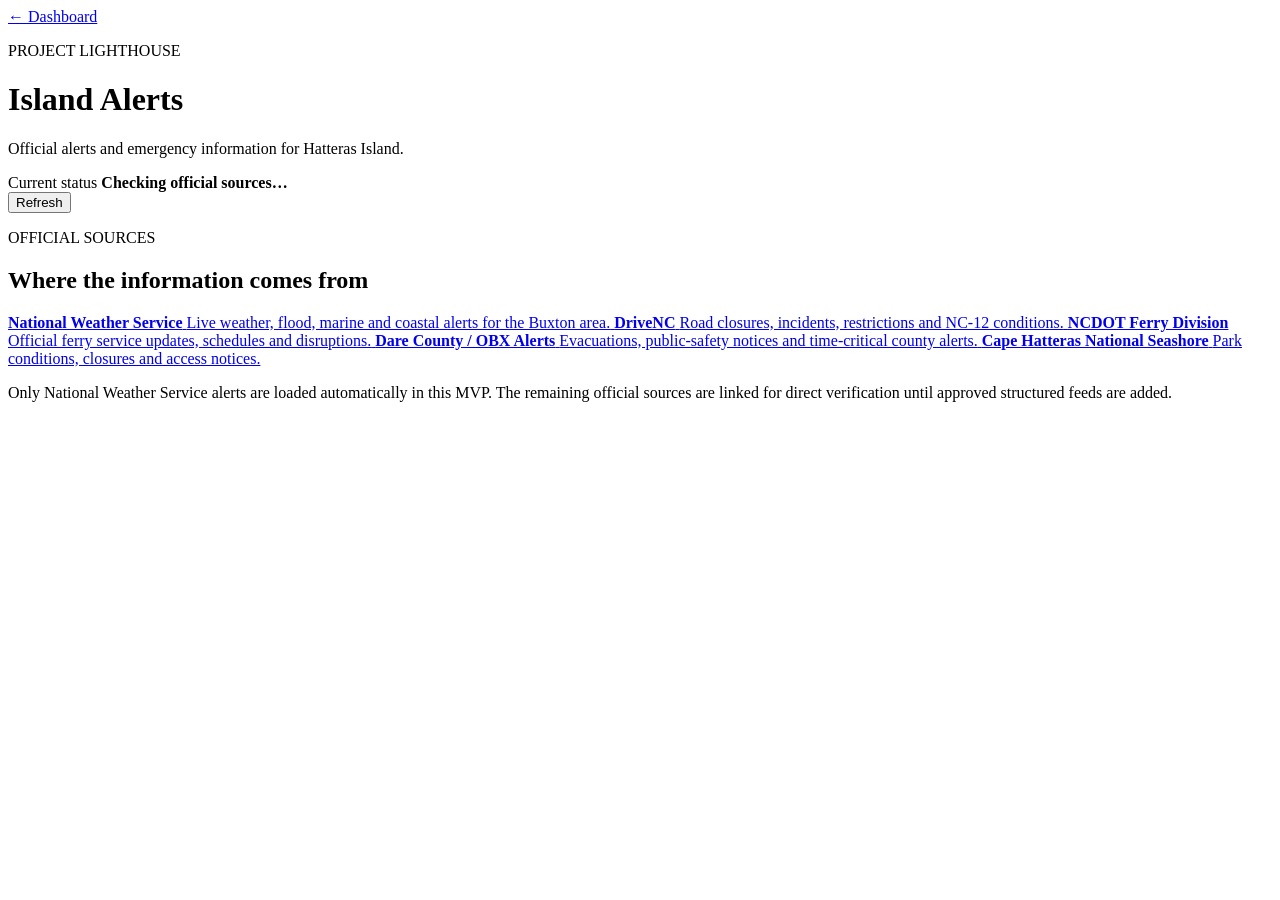
==== website/alerts.html @ fb6bbaa8 "Build alerts page MVP" ====
<!DOCTYPE html>
<html lang="en">
<head>
  <meta charset="UTF-8" />
  <meta name="viewport" content="width=device-width, initial-scale=1.0" />
  <meta name="description" content="Project Lighthouse alerts for Hatteras Island." />
  <title>Alerts | Project Lighthouse</title>
  <link rel="preconnect" href="https://fonts.googleapis.com">
  <link rel="preconnect" href="https://fonts.gstatic.com" crossorigin>
  <link href="https://fonts.googleapis.com/css2?family=Inter:wght@400;500;600;700;800&family=Libre+Franklin:wght@700;800&display=swap" rel="stylesheet">
  <link rel="stylesheet" href="alerts.css" />
</head>
<body>
  <main class="alerts-shell">
    <header class="page-header">
      <a class="back-link" href="index.html">← Dashboard</a>
      <div>
        <p class="eyebrow">PROJECT LIGHTHOUSE</p>
        <h1>Island Alerts</h1>
        <p class="tagline">Official alerts and emergency information for Hatteras Island.</p>
      </div>
    </header>

    <section class="status-panel">
      <div>
        <span class="status-label">Current status</span>
        <strong id="alertStatus">Checking official sources…</strong>
      </div>
      <button id="refreshAlerts" type="button">Refresh</button>
    </section>

    <section id="alertList" class="alert-list" aria-live="polite"></section>

    <section class="source-panel">
      <div class="section-heading">
        <p class="eyebrow">OFFICIAL SOURCES</p>
        <h2>Where the information comes from</h2>
      </div>
      <div class="source-grid">
        <a href="https://api.weather.gov/alerts/active?point=35.2677,-75.5424" target="_blank" rel="noopener noreferrer">
          <strong>National Weather Service</strong>
          <span>Live weather, flood, marine and coastal alerts for the Buxton area.</span>
        </a>
        <a href="https://www.drivenc.gov/" target="_blank" rel="noopener noreferrer">
          <strong>DriveNC</strong>
          <span>Road closures, incidents, restrictions and NC-12 conditions.</span>
        </a>
        <a href="https://www.ncdot.gov/travel-maps/ferry-tickets-services/Pages/default.aspx" target="_blank" rel="noopener noreferrer">
          <strong>NCDOT Ferry Division</strong>
          <span>Official ferry service updates, schedules and disruptions.</span>
        </a>
        <a href="https://www.darenc.gov/alerts" target="_blank" rel="noopener noreferrer">
          <strong>Dare County / OBX Alerts</strong>
          <span>Evacuations, public-safety notices and time-critical county alerts.</span>
        </a>
        <a href="https://www.nps.gov/caha/planyourvisit/conditions.htm" target="_blank" rel="noopener noreferrer">
          <strong>Cape Hatteras National Seashore</strong>
          <span>Park conditions, closures and access notices.</span>
        </a>
      </div>
      <p class="source-note">Only National Weather Service alerts are loaded automatically in this MVP. The remaining official sources are linked for direct verification until approved structured feeds are added.</p>
    </section>
  </main>
  <script src="alerts.js"></script>
</body>
</html>
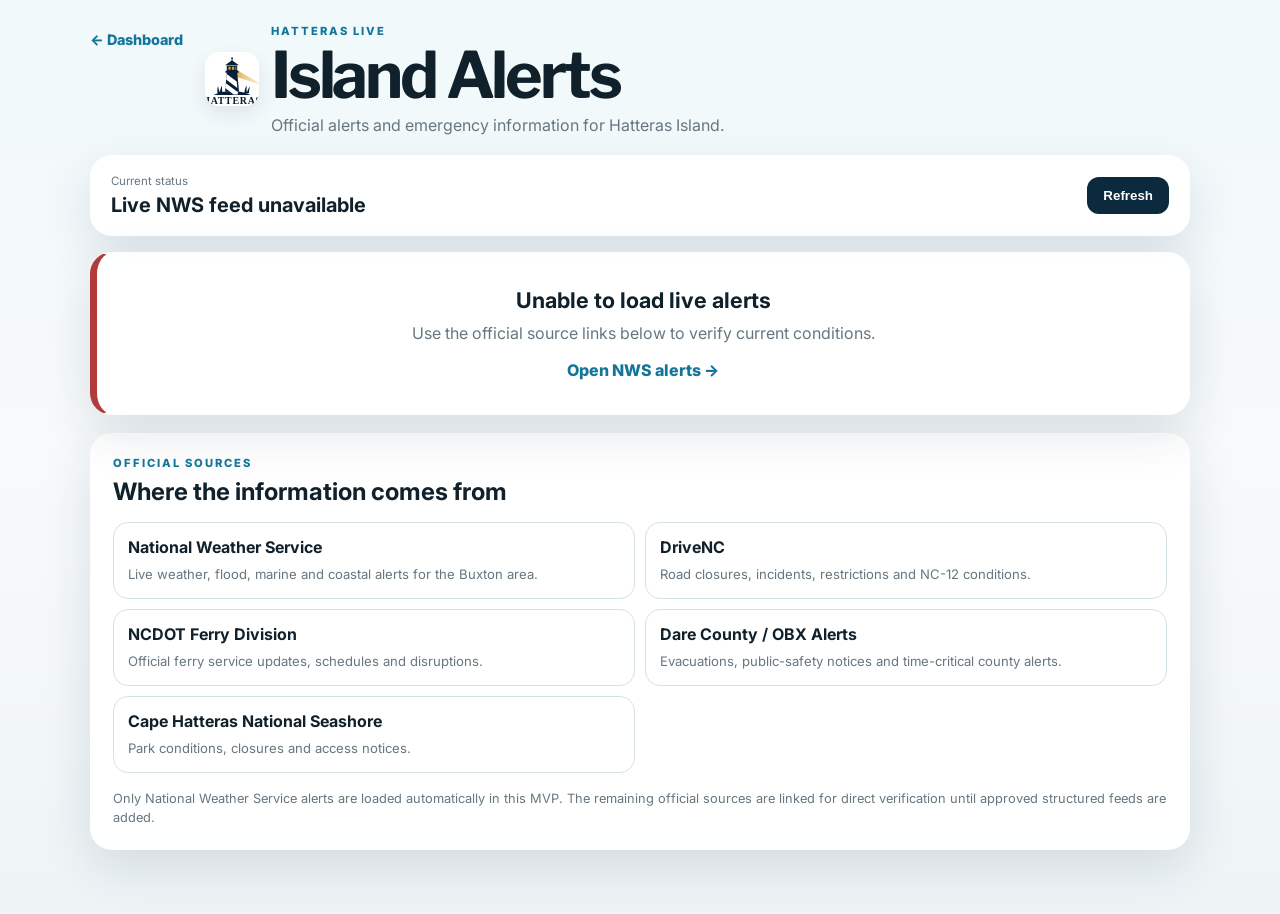
==== commit 670cea00: "Add Hatteras Live branding to Alerts" ====
--- a/website/alerts.html
+++ b/website/alerts.html
@@ -1,66 +1,3 @@
 <!DOCTYPE html>
-<html lang="en">
-<head>
-  <meta charset="UTF-8" />
-  <meta name="viewport" content="width=device-width, initial-scale=1.0" />
-  <meta name="description" content="Project Lighthouse alerts for Hatteras Island." />
-  <title>Alerts | Project Lighthouse</title>
-  <link rel="preconnect" href="https://fonts.googleapis.com">
-  <link rel="preconnect" href="https://fonts.gstatic.com" crossorigin>
-  <link href="https://fonts.googleapis.com/css2?family=Inter:wght@400;500;600;700;800&family=Libre+Franklin:wght@700;800&display=swap" rel="stylesheet">
-  <link rel="stylesheet" href="alerts.css" />
-</head>
-<body>
-  <main class="alerts-shell">
-    <header class="page-header">
-      <a class="back-link" href="index.html">← Dashboard</a>
-      <div>
-        <p class="eyebrow">PROJECT LIGHTHOUSE</p>
-        <h1>Island Alerts</h1>
-        <p class="tagline">Official alerts and emergency information for Hatteras Island.</p>
-      </div>
-    </header>
-
-    <section class="status-panel">
-      <div>
-        <span class="status-label">Current status</span>
-        <strong id="alertStatus">Checking official sources…</strong>
-      </div>
-      <button id="refreshAlerts" type="button">Refresh</button>
-    </section>
-
-    <section id="alertList" class="alert-list" aria-live="polite"></section>
-
-    <section class="source-panel">
-      <div class="section-heading">
-        <p class="eyebrow">OFFICIAL SOURCES</p>
-        <h2>Where the information comes from</h2>
-      </div>
-      <div class="source-grid">
-        <a href="https://api.weather.gov/alerts/active?point=35.2677,-75.5424" target="_blank" rel="noopener noreferrer">
-          <strong>National Weather Service</strong>
-          <span>Live weather, flood, marine and coastal alerts for the Buxton area.</span>
-        </a>
-        <a href="https://www.drivenc.gov/" target="_blank" rel="noopener noreferrer">
-          <strong>DriveNC</strong>
-          <span>Road closures, incidents, restrictions and NC-12 conditions.</span>
-        </a>
-        <a href="https://www.ncdot.gov/travel-maps/ferry-tickets-services/Pages/default.aspx" target="_blank" rel="noopener noreferrer">
-          <strong>NCDOT Ferry Division</strong>
-          <span>Official ferry service updates, schedules and disruptions.</span>
-        </a>
-        <a href="https://www.darenc.gov/alerts" target="_blank" rel="noopener noreferrer">
-          <strong>Dare County / OBX Alerts</strong>
-          <span>Evacuations, public-safety notices and time-critical county alerts.</span>
-        </a>
-        <a href="https://www.nps.gov/caha/planyourvisit/conditions.htm" target="_blank" rel="noopener noreferrer">
-          <strong>Cape Hatteras National Seashore</strong>
-          <span>Park conditions, closures and access notices.</span>
-        </a>
-      </div>
-      <p class="source-note">Only National Weather Service alerts are loaded automatically in this MVP. The remaining official sources are linked for direct verification until approved structured feeds are added.</p>
-    </section>
-  </main>
-  <script src="alerts.js"></script>
-</body>
-</html>
+<html lang="en"><head><meta charset="UTF-8" /><meta name="viewport" content="width=device-width, initial-scale=1.0" /><meta name="description" content="Hatteras Live alerts for Hatteras Island." /><title>Alerts | Hatteras Live</title><link rel="preconnect" href="https://fonts.googleapis.com"><link rel="preconnect" href="https://fonts.gstatic.com" crossorigin><link href="https://fonts.googleapis.com/css2?family=Inter:wght@400;500;600;700;800&family=Libre+Franklin:wght@700;800&display=swap" rel="stylesheet"><link rel="stylesheet" href="brand.css" /><link rel="stylesheet" href="alerts.css" /></head>
+<body><main class="alerts-shell"><header class="page-header"><a class="back-link" href="index.html">← Dashboard</a><div class="brand-lockup"><div><p class="eyebrow">HATTERAS LIVE</p><h1>Island Alerts</h1><p class="tagline">Official alerts and emergency information for Hatteras Island.</p></div></div></header><section class="status-panel"><div><span class="status-label">Current status</span><strong id="alertStatus">Checking official sources…</strong></div><button id="refreshAlerts" type="button">Refresh</button></section><section id="alertList" class="alert-list" aria-live="polite"></section><section class="source-panel"><div class="section-heading"><p class="eyebrow">OFFICIAL SOURCES</p><h2>Where the information comes from</h2></div><div class="source-grid"><a href="https://api.weather.gov/alerts/active?point=35.2677,-75.5424" target="_blank" rel="noopener noreferrer"><strong>National Weather Service</strong><span>Live weather, flood, marine and coastal alerts for the Buxton area.</span></a><a href="https://www.drivenc.gov/" target="_blank" rel="noopener noreferrer"><strong>DriveNC</strong><span>Road closures, incidents, restrictions and NC-12 conditions.</span></a><a href="https://www.ncdot.gov/travel-maps/ferry-tickets-services/Pages/default.aspx" target="_blank" rel="noopener noreferrer"><strong>NCDOT Ferry Division</strong><span>Official ferry service updates, schedules and disruptions.</span></a><a href="https://www.darenc.gov/alerts" target="_blank" rel="noopener noreferrer"><strong>Dare County / OBX Alerts</strong><span>Evacuations, public-safety notices and time-critical county alerts.</span></a><a href="https://www.nps.gov/caha/planyourvisit/conditions.htm" target="_blank" rel="noopener noreferrer"><strong>Cape Hatteras National Seashore</strong><span>Park conditions, closures and access notices.</span></a></div><p class="source-note">Only National Weather Service alerts are loaded automatically in this MVP. The remaining official sources are linked for direct verification until approved structured feeds are added.</p></section></main><script src="alerts.js"></script></body></html>
--- a/website/brand.css
+++ b/website/brand.css
@@ -0,0 +1,58 @@
+:root {
+  --brand-navy: #071f36;
+  --brand-gold: #d99a2b;
+  --brand-cream: #f7f2e8;
+}
+
+.hatteras-logo {
+  display: block;
+  width: min(310px, 54vw);
+  height: auto;
+}
+
+.hatteras-logo-link {
+  display: inline-flex;
+  align-items: center;
+  text-decoration: none;
+}
+
+.module-brand-mark {
+  width: 112px;
+  height: 82px;
+  object-fit: cover;
+  object-position: 50% 13%;
+  border-radius: 12px;
+  background: white;
+}
+
+.brand-block,
+.brand-lockup {
+  display: flex;
+  align-items: center;
+  justify-content: center;
+  gap: 12px;
+}
+
+.brand-block::before,
+.brand-lockup::before {
+  content: "";
+  display: block;
+  width: 54px;
+  height: 54px;
+  flex: 0 0 54px;
+  background: white url("hatteras-live-logo.svg") center 14% / 92px auto no-repeat;
+  border-radius: 14px;
+  box-shadow: 0 8px 20px rgba(7,31,54,.09);
+}
+
+.brand-block > *,
+.brand-lockup > * {
+  text-align: left;
+}
+
+@media (max-width: 840px) {
+  .brand-block::before,
+  .brand-lockup::before {
+    display: none;
+  }
+}
--- a/website/alerts.css
+++ b/website/alerts.css
@@ -0,0 +1 @@
+:root{--navy:#0b2a3d;--blue:#13759a;--paper:#fff;--ink:#10212c;--muted:#667780;--line:#d4e2e7;--green:#1b7f5a;--amber:#b97814;--red:#b23a3a;--shadow:0 18px 50px rgba(11,42,61,.12)}*{box-sizing:border-box}body{margin:0;min-height:100vh;font-family:Inter,system-ui,sans-serif;color:var(--ink);background:linear-gradient(180deg,#f1f9fb 0%,#f7fafb 52%,#eef4f6 100%)}a{color:inherit}.alerts-shell{width:min(1100px,calc(100% - 28px));margin:0 auto;padding:24px 0 64px}.page-header{display:flex;align-items:flex-start;gap:22px;margin-bottom:20px}.back-link{color:var(--blue);text-decoration:none;font-weight:800;font-size:.9rem;margin-top:7px}.eyebrow{margin:0 0 7px;color:var(--blue);font-size:.7rem;letter-spacing:.18em;font-weight:800}h1,h2,h3,p{margin-top:0}h1{font-family:"Libre Franklin",Inter,sans-serif;font-size:clamp(2.2rem,5vw,4.5rem);line-height:.95;letter-spacing:-.05em;margin-bottom:9px}.tagline{color:var(--muted);margin-bottom:0}.status-panel,.alert-card,.source-panel{background:rgba(255,255,255,.94);border:1px solid rgba(255,255,255,.98);border-radius:22px;box-shadow:var(--shadow)}.status-panel{display:flex;justify-content:space-between;align-items:center;gap:18px;padding:18px 20px;margin-bottom:16px}.status-label{display:block;color:var(--muted);font-size:.72rem;margin-bottom:5px}.status-panel strong{font-size:1.25rem}.status-panel button{border:0;border-radius:12px;background:var(--navy);color:#fff;font-weight:800;padding:11px 16px;cursor:pointer}.alert-list{display:grid;gap:14px;margin-bottom:18px}.alert-card{padding:20px;border-left:7px solid var(--amber)}.alert-card.severe{border-left-color:var(--red)}.alert-card.minor{border-left-color:var(--green)}.alert-top{display:flex;justify-content:space-between;gap:14px;align-items:flex-start}.alert-badges{display:flex;flex-wrap:wrap;gap:7px;margin-bottom:10px}.badge{display:inline-flex;border-radius:999px;padding:6px 9px;font-size:.67rem;font-weight:800;background:#edf4f6;color:var(--navy)}.alert-card h2{margin-bottom:8px;font-size:1.35rem}.alert-card p{color:var(--muted);line-height:1.55}.alert-meta{display:grid;grid-template-columns:repeat(2,minmax(0,1fr));gap:8px;margin-top:14px}.alert-meta div{border:1px solid var(--line);border-radius:12px;padding:10px}.alert-meta span{display:block;color:var(--muted);font-size:.68rem;margin-bottom:4px}.alert-link{display:inline-block;margin-top:14px;text-decoration:none;color:var(--blue);font-weight:800}.empty-state{padding:34px;text-align:center}.empty-state strong{display:block;font-size:1.35rem;margin-bottom:8px}.empty-state p{color:var(--muted);margin-bottom:0}.source-panel{padding:22px}.section-heading h2{margin-bottom:16px}.source-grid{display:grid;grid-template-columns:repeat(2,minmax(0,1fr));gap:10px}.source-grid a{display:block;text-decoration:none;border:1px solid var(--line);border-radius:15px;padding:14px;background:#fff}.source-grid strong{display:block;margin-bottom:6px}.source-grid span{color:var(--muted);font-size:.82rem;line-height:1.45}.source-note{margin:16px 0 0;color:var(--muted);font-size:.8rem;line-height:1.5}@media(max-width:720px){.alerts-shell{width:min(100% - 18px,680px);padding-top:10px}.page-header{flex-direction:column;gap:10px}.status-panel{align-items:stretch;flex-direction:column}.source-grid,.alert-meta{grid-template-columns:1fr}}
